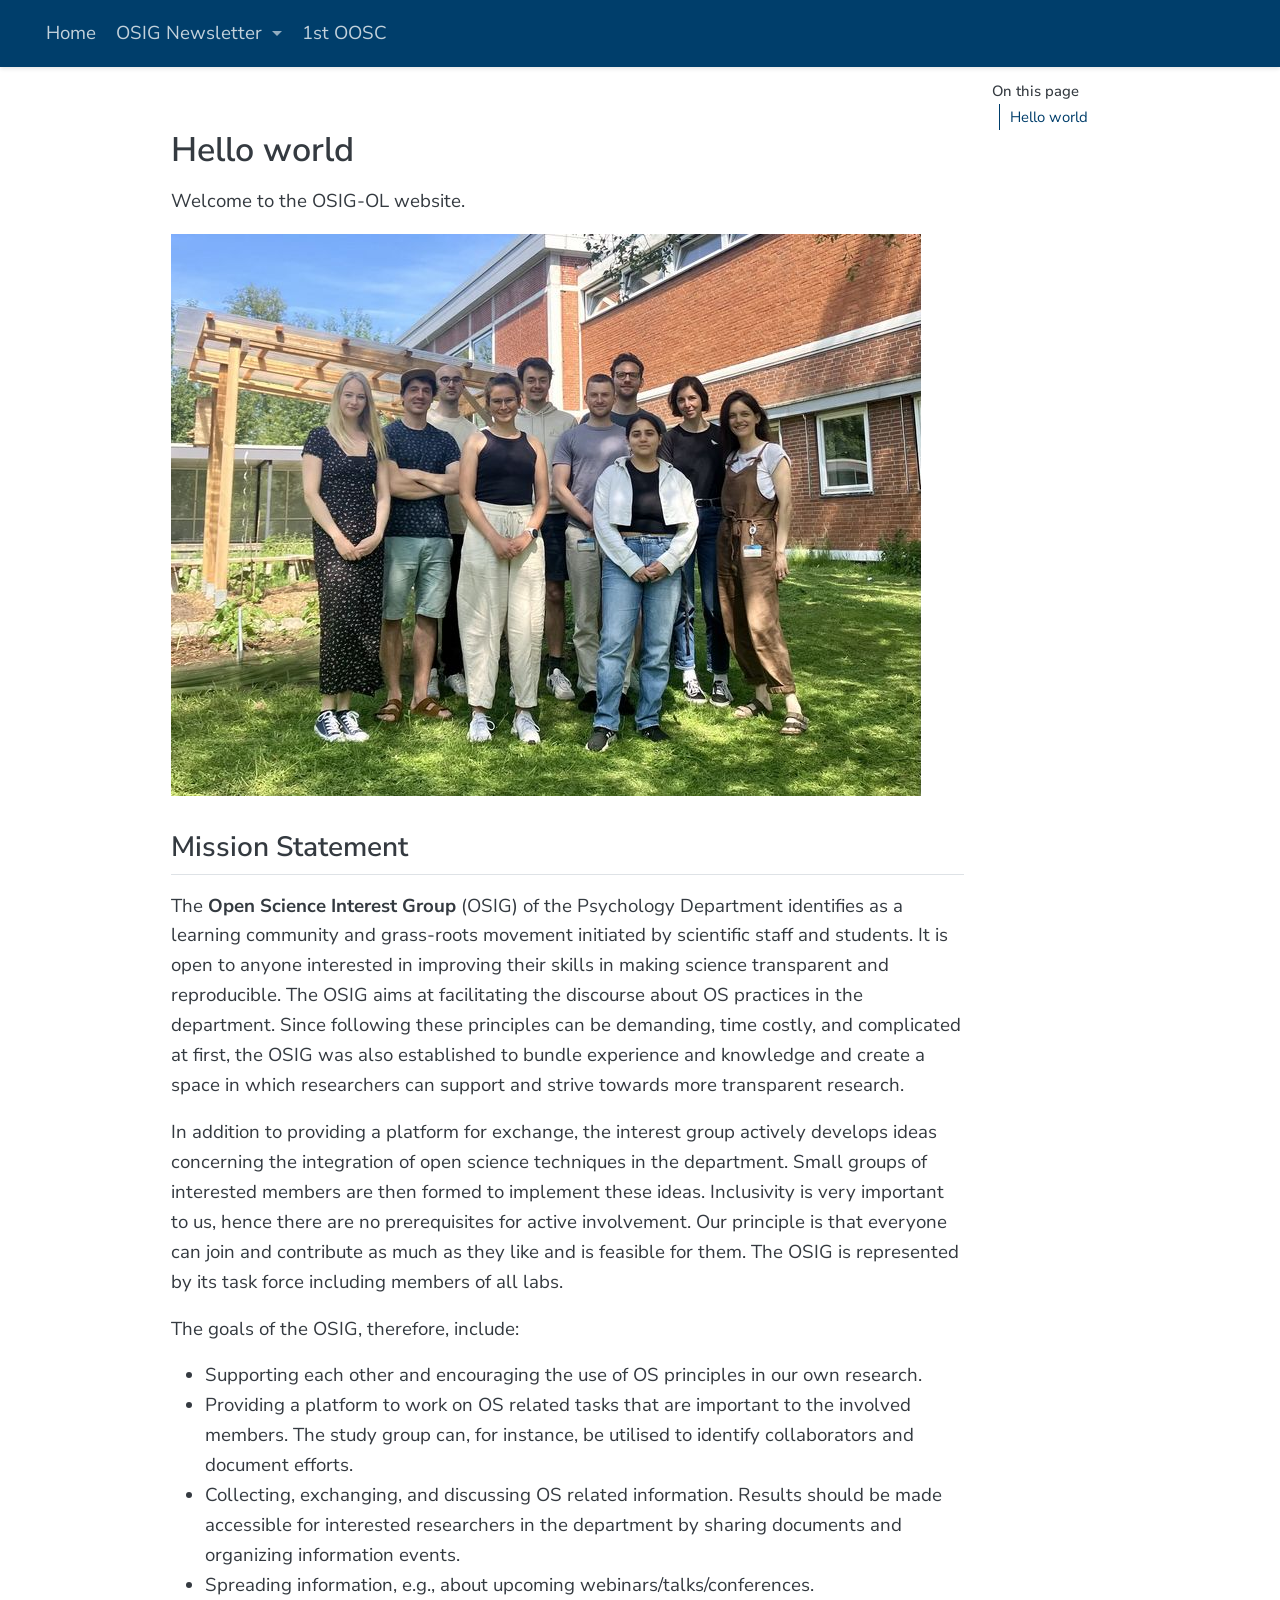
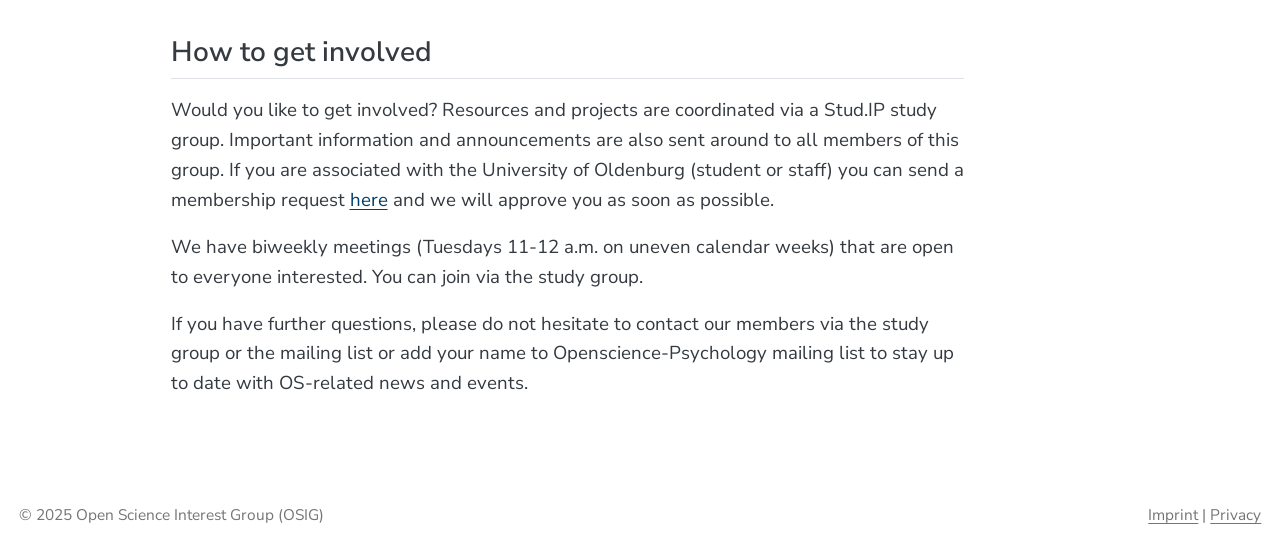
==== index.html @ cfc99926 "Built site for gh-pages" ====
<!DOCTYPE html>
<html xmlns="http://www.w3.org/1999/xhtml" lang="en" xml:lang="en"><head>

<meta charset="utf-8">
<meta name="generator" content="quarto-1.8.25">

<meta name="viewport" content="width=device-width, initial-scale=1.0, user-scalable=yes">


<title>index</title>
<style>
code{white-space: pre-wrap;}
span.smallcaps{font-variant: small-caps;}
div.columns{display: flex; gap: min(4vw, 1.5em);}
div.column{flex: auto; overflow-x: auto;}
div.hanging-indent{margin-left: 1.5em; text-indent: -1.5em;}
ul.task-list{list-style: none;}
ul.task-list li input[type="checkbox"] {
  width: 0.8em;
  margin: 0 0.8em 0.2em -1em; /* quarto-specific, see https://github.com/quarto-dev/quarto-cli/issues/4556 */ 
  vertical-align: middle;
}
</style>


<script src="site_libs/quarto-nav/quarto-nav.js"></script>
<script src="site_libs/quarto-nav/headroom.min.js"></script>
<script src="site_libs/clipboard/clipboard.min.js"></script>
<script src="site_libs/quarto-search/autocomplete.umd.js"></script>
<script src="site_libs/quarto-search/fuse.min.js"></script>
<script src="site_libs/quarto-search/quarto-search.js"></script>
<meta name="quarto:offset" content="./">
<script src="site_libs/quarto-html/quarto.js" type="module"></script>
<script src="site_libs/quarto-html/tabsets/tabsets.js" type="module"></script>
<script src="site_libs/quarto-html/axe/axe-check.js" type="module"></script>
<script src="site_libs/quarto-html/popper.min.js"></script>
<script src="site_libs/quarto-html/tippy.umd.min.js"></script>
<script src="site_libs/quarto-html/anchor.min.js"></script>
<link href="site_libs/quarto-html/tippy.css" rel="stylesheet">
<link href="site_libs/quarto-html/quarto-syntax-highlighting-7b89279ff1a6dce999919e0e67d4d9ec.css" rel="stylesheet" id="quarto-text-highlighting-styles">
<script src="site_libs/bootstrap/bootstrap.min.js"></script>
<link href="site_libs/bootstrap/bootstrap-icons.css" rel="stylesheet">
<link href="site_libs/bootstrap/bootstrap-cc06f0c3473a1a03bd14021027394514.min.css" rel="stylesheet" append-hash="true" id="quarto-bootstrap" data-mode="light">
<script id="quarto-search-options" type="application/json">{
  "location": "navbar",
  "copy-button": false,
  "collapse-after": 3,
  "panel-placement": "end",
  "type": "overlay",
  "limit": 50,
  "keyboard-shortcut": [
    "f",
    "/",
    "s"
  ],
  "show-item-context": false,
  "language": {
    "search-no-results-text": "No results",
    "search-matching-documents-text": "matching documents",
    "search-copy-link-title": "Copy link to search",
    "search-hide-matches-text": "Hide additional matches",
    "search-more-match-text": "more match in this document",
    "search-more-matches-text": "more matches in this document",
    "search-clear-button-title": "Clear",
    "search-text-placeholder": "",
    "search-detached-cancel-button-title": "Cancel",
    "search-submit-button-title": "Submit",
    "search-label": "Search"
  }
}</script>
<style>html{ scroll-behavior: smooth; }</style>


<link rel="stylesheet" href="styles.css">
</head>

<body class="nav-fixed quarto-light">

<div id="quarto-search-results"></div>
  <header id="quarto-header" class="headroom fixed-top">
    <nav class="navbar navbar-expand-lg " data-bs-theme="dark">
      <div class="navbar-container container-fluid">
      <div class="navbar-brand-container mx-auto">
    <a href="./index.html" class="navbar-brand navbar-brand-logo">
    </a>
  </div>
            <div id="quarto-search" class="" title="Search"></div>
          <button class="navbar-toggler" type="button" data-bs-toggle="collapse" data-bs-target="#navbarCollapse" aria-controls="navbarCollapse" role="menu" aria-expanded="false" aria-label="Toggle navigation" onclick="if (window.quartoToggleHeadroom) { window.quartoToggleHeadroom(); }">
  <span class="navbar-toggler-icon"></span>
</button>
          <div class="collapse navbar-collapse" id="navbarCollapse">
            <ul class="navbar-nav navbar-nav-scroll me-auto">
  <li class="nav-item">
    <a class="nav-link active" href="./index.html" aria-current="page"> 
<span class="menu-text">Home</span></a>
  </li>  
  <li class="nav-item dropdown ">
    <a class="nav-link dropdown-toggle" href="#" id="nav-menu-osig-newsletter" role="link" data-bs-toggle="dropdown" aria-expanded="false">
 <span class="menu-text">OSIG Newsletter</span>
    </a>
    <ul class="dropdown-menu" aria-labelledby="nav-menu-osig-newsletter">    
        <li>
    <a class="dropdown-item" href="./Newsletter/NL_June.html">
 <span class="dropdown-text">Newsletter 11th Issue: June 2025</span></a>
  </li>  
        <li>
    <a class="dropdown-item" href="./Newsletter/NL_October.html">
 <span class="dropdown-text">Newsletter 12th Issue: October 2025</span></a>
  </li>  
        <li>
    <a class="dropdown-item" href="https://uol.de/psychologie/open-science/osig">
 <span class="dropdown-text">Previous Newsletters</span></a>
  </li>  
    </ul>
  </li>
  <li class="nav-item">
    <a class="nav-link" href="./oosc.html"> 
<span class="menu-text">1st OOSC</span></a>
  </li>  
</ul>
          </div> <!-- /navcollapse -->
            <div class="quarto-navbar-tools">
</div>
      </div> <!-- /container-fluid -->
    </nav>
</header>
<!-- content -->
<div id="quarto-content" class="quarto-container page-columns page-rows-contents page-layout-article page-navbar">
<!-- sidebar -->
<!-- margin-sidebar -->
    <div id="quarto-margin-sidebar" class="sidebar margin-sidebar">
        <nav id="TOC" role="doc-toc" class="toc-active">
    <h2 id="toc-title">On this page</h2>
   
  <ul>
  <li><a href="#hello-world" id="toc-hello-world" class="nav-link active" data-scroll-target="#hello-world">Hello world</a>
  <ul class="collapse">
  <li><a href="#mission-statement" id="toc-mission-statement" class="nav-link" data-scroll-target="#mission-statement">Mission Statement</a></li>
  <li><a href="#how-to-get-involved" id="toc-how-to-get-involved" class="nav-link" data-scroll-target="#how-to-get-involved">How to get involved</a></li>
  </ul></li>
  </ul>
</nav>
    </div>
<!-- main -->
<main class="content" id="quarto-document-content"><header id="title-block-header" class="quarto-title-block"></header>




<section id="hello-world" class="level1">
<h1>Hello world</h1>
<p>Welcome to the OSIG-OL website.</p>
<p><img src="pics/team.jpeg" class="img-fluid"></p>
<section id="mission-statement" class="level2">
<h2 class="anchored" data-anchor-id="mission-statement">Mission Statement</h2>
<p>The <strong>Open Science Interest Group</strong> (OSIG) of the Psychology Department identifies as a learning community and grass-roots movement initiated by scientific staff and students. It is open to anyone interested in improving their skills in making science transparent and reproducible. The OSIG aims at facilitating the discourse about OS practices in the department. Since following these principles can be demanding, time costly, and complicated at first, the OSIG was also established to bundle experience and knowledge and create a space in which researchers can support and strive towards more transparent research.</p>
<p>In addition to providing a platform for exchange, the interest group actively develops ideas concerning the integration of open science techniques in the department. Small groups of interested members are then formed to implement these ideas. Inclusivity is very important to us, hence there are no prerequisites for active involvement. Our principle is that everyone can join and contribute as much as they like and is feasible for them. The OSIG is represented by its task force including members of all labs.</p>
<p>The goals of the OSIG, therefore, include:</p>
<ul>
<li>Supporting each other and encouraging the use of OS principles in our own research.</li>
<li>Providing a platform to work on OS related tasks that are important to the involved members. The study group can, for instance, be utilised to identify collaborators and document efforts.</li>
<li>Collecting, exchanging, and discussing OS related information. Results should be made accessible for interested researchers in the department by sharing documents and organizing information events.</li>
<li>Spreading information, e.g., about upcoming webinars/talks/conferences.</li>
</ul>
</section>
<section id="how-to-get-involved" class="level2">
<h2 class="anchored" data-anchor-id="how-to-get-involved">How to get involved</h2>
<p>Would you like to get involved? Resources and projects are coordinated via a Stud.IP study group. Important information and announcements are also sent around to all members of this group. If you are associated with the University of Oldenburg (student or staff) you can send a membership request <a href="https://elearning.uni-oldenburg.de/dispatch.php/course/studygroup/details/62793789f65c00ca9acf3dfbed349662?again=yes">here</a> and we will approve you as soon as possible.</p>
<p>We have biweekly meetings (Tuesdays 11-12 a.m. on uneven calendar weeks) that are open to everyone interested. You can join via the study group.</p>
<p>If you have further questions, please do not hesitate to contact our members via the study group or the mailing list or add your name to Openscience-Psychology mailing list to stay up to date with OS-related news and events.</p>


</section>
</section>

</main> <!-- /main -->
<script id="quarto-html-after-body" type="application/javascript">
  window.document.addEventListener("DOMContentLoaded", function (event) {
    const icon = "";
    const anchorJS = new window.AnchorJS();
    anchorJS.options = {
      placement: 'right',
      icon: icon
    };
    anchorJS.add('.anchored');
    const isCodeAnnotation = (el) => {
      for (const clz of el.classList) {
        if (clz.startsWith('code-annotation-')) {                     
          return true;
        }
      }
      return false;
    }
    const onCopySuccess = function(e) {
      // button target
      const button = e.trigger;
      // don't keep focus
      button.blur();
      // flash "checked"
      button.classList.add('code-copy-button-checked');
      var currentTitle = button.getAttribute("title");
      button.setAttribute("title", "Copied!");
      let tooltip;
      if (window.bootstrap) {
        button.setAttribute("data-bs-toggle", "tooltip");
        button.setAttribute("data-bs-placement", "left");
        button.setAttribute("data-bs-title", "Copied!");
        tooltip = new bootstrap.Tooltip(button, 
          { trigger: "manual", 
            customClass: "code-copy-button-tooltip",
            offset: [0, -8]});
        tooltip.show();    
      }
      setTimeout(function() {
        if (tooltip) {
          tooltip.hide();
          button.removeAttribute("data-bs-title");
          button.removeAttribute("data-bs-toggle");
          button.removeAttribute("data-bs-placement");
        }
        button.setAttribute("title", currentTitle);
        button.classList.remove('code-copy-button-checked');
      }, 1000);
      // clear code selection
      e.clearSelection();
    }
    const getTextToCopy = function(trigger) {
      const outerScaffold = trigger.parentElement.cloneNode(true);
      const codeEl = outerScaffold.querySelector('code');
      for (const childEl of codeEl.children) {
        if (isCodeAnnotation(childEl)) {
          childEl.remove();
        }
      }
      return codeEl.innerText;
    }
    const clipboard = new window.ClipboardJS('.code-copy-button:not([data-in-quarto-modal])', {
      text: getTextToCopy
    });
    clipboard.on('success', onCopySuccess);
    if (window.document.getElementById('quarto-embedded-source-code-modal')) {
      const clipboardModal = new window.ClipboardJS('.code-copy-button[data-in-quarto-modal]', {
        text: getTextToCopy,
        container: window.document.getElementById('quarto-embedded-source-code-modal')
      });
      clipboardModal.on('success', onCopySuccess);
    }
      var localhostRegex = new RegExp(/^(?:http|https):\/\/localhost\:?[0-9]*\//);
      var mailtoRegex = new RegExp(/^mailto:/);
        var filterRegex = new RegExp("https:\/\/kristantodan12\.github\.io\/osig-uol\.github\.io\/");
      var isInternal = (href) => {
          return filterRegex.test(href) || localhostRegex.test(href) || mailtoRegex.test(href);
      }
      // Inspect non-navigation links and adorn them if external
     var links = window.document.querySelectorAll('a[href]:not(.nav-link):not(.navbar-brand):not(.toc-action):not(.sidebar-link):not(.sidebar-item-toggle):not(.pagination-link):not(.no-external):not([aria-hidden]):not(.dropdown-item):not(.quarto-navigation-tool):not(.about-link)');
      for (var i=0; i<links.length; i++) {
        const link = links[i];
        if (!isInternal(link.href)) {
          // undo the damage that might have been done by quarto-nav.js in the case of
          // links that we want to consider external
          if (link.dataset.originalHref !== undefined) {
            link.href = link.dataset.originalHref;
          }
            // target, if specified
            link.setAttribute("target", "_blank");
            if (link.getAttribute("rel") === null) {
              link.setAttribute("rel", "noopener");
            }
        }
      }
    function tippyHover(el, contentFn, onTriggerFn, onUntriggerFn) {
      const config = {
        allowHTML: true,
        maxWidth: 500,
        delay: 100,
        arrow: false,
        appendTo: function(el) {
            return el.parentElement;
        },
        interactive: true,
        interactiveBorder: 10,
        theme: 'quarto',
        placement: 'bottom-start',
      };
      if (contentFn) {
        config.content = contentFn;
      }
      if (onTriggerFn) {
        config.onTrigger = onTriggerFn;
      }
      if (onUntriggerFn) {
        config.onUntrigger = onUntriggerFn;
      }
      window.tippy(el, config); 
    }
    const noterefs = window.document.querySelectorAll('a[role="doc-noteref"]');
    for (var i=0; i<noterefs.length; i++) {
      const ref = noterefs[i];
      tippyHover(ref, function() {
        // use id or data attribute instead here
        let href = ref.getAttribute('data-footnote-href') || ref.getAttribute('href');
        try { href = new URL(href).hash; } catch {}
        const id = href.replace(/^#\/?/, "");
        const note = window.document.getElementById(id);
        if (note) {
          return note.innerHTML;
        } else {
          return "";
        }
      });
    }
    const xrefs = window.document.querySelectorAll('a.quarto-xref');
    const processXRef = (id, note) => {
      // Strip column container classes
      const stripColumnClz = (el) => {
        el.classList.remove("page-full", "page-columns");
        if (el.children) {
          for (const child of el.children) {
            stripColumnClz(child);
          }
        }
      }
      stripColumnClz(note)
      if (id === null || id.startsWith('sec-')) {
        // Special case sections, only their first couple elements
        const container = document.createElement("div");
        if (note.children && note.children.length > 2) {
          container.appendChild(note.children[0].cloneNode(true));
          for (let i = 1; i < note.children.length; i++) {
            const child = note.children[i];
            if (child.tagName === "P" && child.innerText === "") {
              continue;
            } else {
              container.appendChild(child.cloneNode(true));
              break;
            }
          }
          if (window.Quarto?.typesetMath) {
            window.Quarto.typesetMath(container);
          }
          return container.innerHTML
        } else {
          if (window.Quarto?.typesetMath) {
            window.Quarto.typesetMath(note);
          }
          return note.innerHTML;
        }
      } else {
        // Remove any anchor links if they are present
        const anchorLink = note.querySelector('a.anchorjs-link');
        if (anchorLink) {
          anchorLink.remove();
        }
        if (window.Quarto?.typesetMath) {
          window.Quarto.typesetMath(note);
        }
        if (note.classList.contains("callout")) {
          return note.outerHTML;
        } else {
          return note.innerHTML;
        }
      }
    }
    for (var i=0; i<xrefs.length; i++) {
      const xref = xrefs[i];
      tippyHover(xref, undefined, function(instance) {
        instance.disable();
        let url = xref.getAttribute('href');
        let hash = undefined; 
        if (url.startsWith('#')) {
          hash = url;
        } else {
          try { hash = new URL(url).hash; } catch {}
        }
        if (hash) {
          const id = hash.replace(/^#\/?/, "");
          const note = window.document.getElementById(id);
          if (note !== null) {
            try {
              const html = processXRef(id, note.cloneNode(true));
              instance.setContent(html);
            } finally {
              instance.enable();
              instance.show();
            }
          } else {
            // See if we can fetch this
            fetch(url.split('#')[0])
            .then(res => res.text())
            .then(html => {
              const parser = new DOMParser();
              const htmlDoc = parser.parseFromString(html, "text/html");
              const note = htmlDoc.getElementById(id);
              if (note !== null) {
                const html = processXRef(id, note);
                instance.setContent(html);
              } 
            }).finally(() => {
              instance.enable();
              instance.show();
            });
          }
        } else {
          // See if we can fetch a full url (with no hash to target)
          // This is a special case and we should probably do some content thinning / targeting
          fetch(url)
          .then(res => res.text())
          .then(html => {
            const parser = new DOMParser();
            const htmlDoc = parser.parseFromString(html, "text/html");
            const note = htmlDoc.querySelector('main.content');
            if (note !== null) {
              // This should only happen for chapter cross references
              // (since there is no id in the URL)
              // remove the first header
              if (note.children.length > 0 && note.children[0].tagName === "HEADER") {
                note.children[0].remove();
              }
              const html = processXRef(null, note);
              instance.setContent(html);
            } 
          }).finally(() => {
            instance.enable();
            instance.show();
          });
        }
      }, function(instance) {
      });
    }
        let selectedAnnoteEl;
        const selectorForAnnotation = ( cell, annotation) => {
          let cellAttr = 'data-code-cell="' + cell + '"';
          let lineAttr = 'data-code-annotation="' +  annotation + '"';
          const selector = 'span[' + cellAttr + '][' + lineAttr + ']';
          return selector;
        }
        const selectCodeLines = (annoteEl) => {
          const doc = window.document;
          const targetCell = annoteEl.getAttribute("data-target-cell");
          const targetAnnotation = annoteEl.getAttribute("data-target-annotation");
          const annoteSpan = window.document.querySelector(selectorForAnnotation(targetCell, targetAnnotation));
          const lines = annoteSpan.getAttribute("data-code-lines").split(",");
          const lineIds = lines.map((line) => {
            return targetCell + "-" + line;
          })
          let top = null;
          let height = null;
          let parent = null;
          if (lineIds.length > 0) {
              //compute the position of the single el (top and bottom and make a div)
              const el = window.document.getElementById(lineIds[0]);
              top = el.offsetTop;
              height = el.offsetHeight;
              parent = el.parentElement.parentElement;
            if (lineIds.length > 1) {
              const lastEl = window.document.getElementById(lineIds[lineIds.length - 1]);
              const bottom = lastEl.offsetTop + lastEl.offsetHeight;
              height = bottom - top;
            }
            if (top !== null && height !== null && parent !== null) {
              // cook up a div (if necessary) and position it 
              let div = window.document.getElementById("code-annotation-line-highlight");
              if (div === null) {
                div = window.document.createElement("div");
                div.setAttribute("id", "code-annotation-line-highlight");
                div.style.position = 'absolute';
                parent.appendChild(div);
              }
              div.style.top = top - 2 + "px";
              div.style.height = height + 4 + "px";
              div.style.left = 0;
              let gutterDiv = window.document.getElementById("code-annotation-line-highlight-gutter");
              if (gutterDiv === null) {
                gutterDiv = window.document.createElement("div");
                gutterDiv.setAttribute("id", "code-annotation-line-highlight-gutter");
                gutterDiv.style.position = 'absolute';
                const codeCell = window.document.getElementById(targetCell);
                const gutter = codeCell.querySelector('.code-annotation-gutter');
                gutter.appendChild(gutterDiv);
              }
              gutterDiv.style.top = top - 2 + "px";
              gutterDiv.style.height = height + 4 + "px";
            }
            selectedAnnoteEl = annoteEl;
          }
        };
        const unselectCodeLines = () => {
          const elementsIds = ["code-annotation-line-highlight", "code-annotation-line-highlight-gutter"];
          elementsIds.forEach((elId) => {
            const div = window.document.getElementById(elId);
            if (div) {
              div.remove();
            }
          });
          selectedAnnoteEl = undefined;
        };
          // Handle positioning of the toggle
      window.addEventListener(
        "resize",
        throttle(() => {
          elRect = undefined;
          if (selectedAnnoteEl) {
            selectCodeLines(selectedAnnoteEl);
          }
        }, 10)
      );
      function throttle(fn, ms) {
      let throttle = false;
      let timer;
        return (...args) => {
          if(!throttle) { // first call gets through
              fn.apply(this, args);
              throttle = true;
          } else { // all the others get throttled
              if(timer) clearTimeout(timer); // cancel #2
              timer = setTimeout(() => {
                fn.apply(this, args);
                timer = throttle = false;
              }, ms);
          }
        };
      }
        // Attach click handler to the DT
        const annoteDls = window.document.querySelectorAll('dt[data-target-cell]');
        for (const annoteDlNode of annoteDls) {
          annoteDlNode.addEventListener('click', (event) => {
            const clickedEl = event.target;
            if (clickedEl !== selectedAnnoteEl) {
              unselectCodeLines();
              const activeEl = window.document.querySelector('dt[data-target-cell].code-annotation-active');
              if (activeEl) {
                activeEl.classList.remove('code-annotation-active');
              }
              selectCodeLines(clickedEl);
              clickedEl.classList.add('code-annotation-active');
            } else {
              // Unselect the line
              unselectCodeLines();
              clickedEl.classList.remove('code-annotation-active');
            }
          });
        }
    const findCites = (el) => {
      const parentEl = el.parentElement;
      if (parentEl) {
        const cites = parentEl.dataset.cites;
        if (cites) {
          return {
            el,
            cites: cites.split(' ')
          };
        } else {
          return findCites(el.parentElement)
        }
      } else {
        return undefined;
      }
    };
    var bibliorefs = window.document.querySelectorAll('a[role="doc-biblioref"]');
    for (var i=0; i<bibliorefs.length; i++) {
      const ref = bibliorefs[i];
      const citeInfo = findCites(ref);
      if (citeInfo) {
        tippyHover(citeInfo.el, function() {
          var popup = window.document.createElement('div');
          citeInfo.cites.forEach(function(cite) {
            var citeDiv = window.document.createElement('div');
            citeDiv.classList.add('hanging-indent');
            citeDiv.classList.add('csl-entry');
            var biblioDiv = window.document.getElementById('ref-' + cite);
            if (biblioDiv) {
              citeDiv.innerHTML = biblioDiv.innerHTML;
            }
            popup.appendChild(citeDiv);
          });
          return popup.innerHTML;
        });
      }
    }
  });
  </script>
</div> <!-- /content -->
<footer class="footer">
  <div class="nav-footer">
    <div class="nav-footer-left">
<p>© 2025 Open Science Interest Group (OSIG)</p>
</div>   
    <div class="nav-footer-center">
      &nbsp;
    </div>
    <div class="nav-footer-right">
<p><a href="https://uol.de/impressum">Imprint</a> | <a href="https://uol.de/dism">Privacy</a></p>
</div>
  </div>
</footer>




<script src="site_libs/quarto-html/zenscroll-min.js"></script>
</body></html>
---- site_libs/quarto-html/tippy.css ----
.tippy-box[data-animation=fade][data-state=hidden]{opacity:0}[data-tippy-root]{max-width:calc(100vw - 10px)}.tippy-box{position:relative;background-color:#333;color:#fff;border-radius:4px;font-size:14px;line-height:1.4;white-space:normal;outline:0;transition-property:transform,visibility,opacity}.tippy-box[data-placement^=top]>.tippy-arrow{bottom:0}.tippy-box[data-placement^=top]>.tippy-arrow:before{bottom:-7px;left:0;border-width:8px 8px 0;border-top-color:initial;transform-origin:center top}.tippy-box[data-placement^=bottom]>.tippy-arrow{top:0}.tippy-box[data-placement^=bottom]>.tippy-arrow:before{top:-7px;left:0;border-width:0 8px 8px;border-bottom-color:initial;transform-origin:center bottom}.tippy-box[data-placement^=left]>.tippy-arrow{right:0}.tippy-box[data-placement^=left]>.tippy-arrow:before{border-width:8px 0 8px 8px;border-left-color:initial;right:-7px;transform-origin:center left}.tippy-box[data-placement^=right]>.tippy-arrow{left:0}.tippy-box[data-placement^=right]>.tippy-arrow:before{left:-7px;border-width:8px 8px 8px 0;border-right-color:initial;transform-origin:center right}.tippy-box[data-inertia][data-state=visible]{transition-timing-function:cubic-bezier(.54,1.5,.38,1.11)}.tippy-arrow{width:16px;height:16px;color:#333}.tippy-arrow:before{content:"";position:absolute;border-color:transparent;border-style:solid}.tippy-content{position:relative;padding:5px 9px;z-index:1}
---- site_libs/quarto-html/quarto-syntax-highlighting-7b89279ff1a6dce999919e0e67d4d9ec.css ----
/* quarto syntax highlight colors */
:root {
  --quarto-hl-ot-color: #003B4F;
  --quarto-hl-at-color: #657422;
  --quarto-hl-ss-color: #20794D;
  --quarto-hl-an-color: #5E5E5E;
  --quarto-hl-fu-color: #4758AB;
  --quarto-hl-st-color: #20794D;
  --quarto-hl-cf-color: #003B4F;
  --quarto-hl-op-color: #5E5E5E;
  --quarto-hl-er-color: #AD0000;
  --quarto-hl-bn-color: #AD0000;
  --quarto-hl-al-color: #AD0000;
  --quarto-hl-va-color: #111111;
  --quarto-hl-bu-color: inherit;
  --quarto-hl-ex-color: inherit;
  --quarto-hl-pp-color: #AD0000;
  --quarto-hl-in-color: #5E5E5E;
  --quarto-hl-vs-color: #20794D;
  --quarto-hl-wa-color: #5E5E5E;
  --quarto-hl-do-color: #5E5E5E;
  --quarto-hl-im-color: #00769E;
  --quarto-hl-ch-color: #20794D;
  --quarto-hl-dt-color: #AD0000;
  --quarto-hl-fl-color: #AD0000;
  --quarto-hl-co-color: #5E5E5E;
  --quarto-hl-cv-color: #5E5E5E;
  --quarto-hl-cn-color: #8f5902;
  --quarto-hl-sc-color: #5E5E5E;
  --quarto-hl-dv-color: #AD0000;
  --quarto-hl-kw-color: #003B4F;
}

/* other quarto variables */
:root {
  --quarto-font-monospace: SFMono-Regular, Menlo, Monaco, Consolas, "Liberation Mono", "Courier New", monospace;
}

/* syntax highlight based on Pandoc's rules */
pre > code.sourceCode > span {
  color: #003B4F;
}

code.sourceCode > span {
  color: #003B4F;
}

div.sourceCode,
div.sourceCode pre.sourceCode {
  color: #003B4F;
}

/* Normal */
code span {
  color: #003B4F;
}

/* Alert */
code span.al {
  color: #AD0000;
  font-style: inherit;
}

/* Annotation */
code span.an {
  color: #5E5E5E;
  font-style: inherit;
}

/* Attribute */
code span.at {
  color: #657422;
  font-style: inherit;
}

/* BaseN */
code span.bn {
  color: #AD0000;
  font-style: inherit;
}

/* BuiltIn */
code span.bu {
  font-style: inherit;
}

/* ControlFlow */
code span.cf {
  color: #003B4F;
  font-weight: bold;
  font-style: inherit;
}

/* Char */
code span.ch {
  color: #20794D;
  font-style: inherit;
}

/* Constant */
code span.cn {
  color: #8f5902;
  font-style: inherit;
}

/* Comment */
code span.co {
  color: #5E5E5E;
  font-style: inherit;
}

/* CommentVar */
code span.cv {
  color: #5E5E5E;
  font-style: italic;
}

/* Documentation */
code span.do {
  color: #5E5E5E;
  font-style: italic;
}

/* DataType */
code span.dt {
  color: #AD0000;
  font-style: inherit;
}

/* DecVal */
code span.dv {
  color: #AD0000;
  font-style: inherit;
}

/* Error */
code span.er {
  color: #AD0000;
  font-style: inherit;
}

/* Extension */
code span.ex {
  font-style: inherit;
}

/* Float */
code span.fl {
  color: #AD0000;
  font-style: inherit;
}

/* Function */
code span.fu {
  color: #4758AB;
  font-style: inherit;
}

/* Import */
code span.im {
  color: #00769E;
  font-style: inherit;
}

/* Information */
code span.in {
  color: #5E5E5E;
  font-style: inherit;
}

/* Keyword */
code span.kw {
  color: #003B4F;
  font-weight: bold;
  font-style: inherit;
}

/* Operator */
code span.op {
  color: #5E5E5E;
  font-style: inherit;
}

/* Other */
code span.ot {
  color: #003B4F;
  font-style: inherit;
}

/* Preprocessor */
code span.pp {
  color: #AD0000;
  font-style: inherit;
}

/* SpecialChar */
code span.sc {
  color: #5E5E5E;
  font-style: inherit;
}

/* SpecialString */
code span.ss {
  color: #20794D;
  font-style: inherit;
}

/* String */
code span.st {
  color: #20794D;
  font-style: inherit;
}

/* Variable */
code span.va {
  color: #111111;
  font-style: inherit;
}

/* VerbatimString */
code span.vs {
  color: #20794D;
  font-style: inherit;
}

/* Warning */
code span.wa {
  color: #5E5E5E;
  font-style: italic;
}

.prevent-inlining {
  content: "</";
}

/*# sourceMappingURL=3944bc705cfaf4c80e56f77c5205168a.css.map */
---- styles.css ----
/* Import Nunito Sans font */
@import url('https://fonts.googleapis.com/css2?family=Nunito+Sans:wght@400;600;700&display=swap');
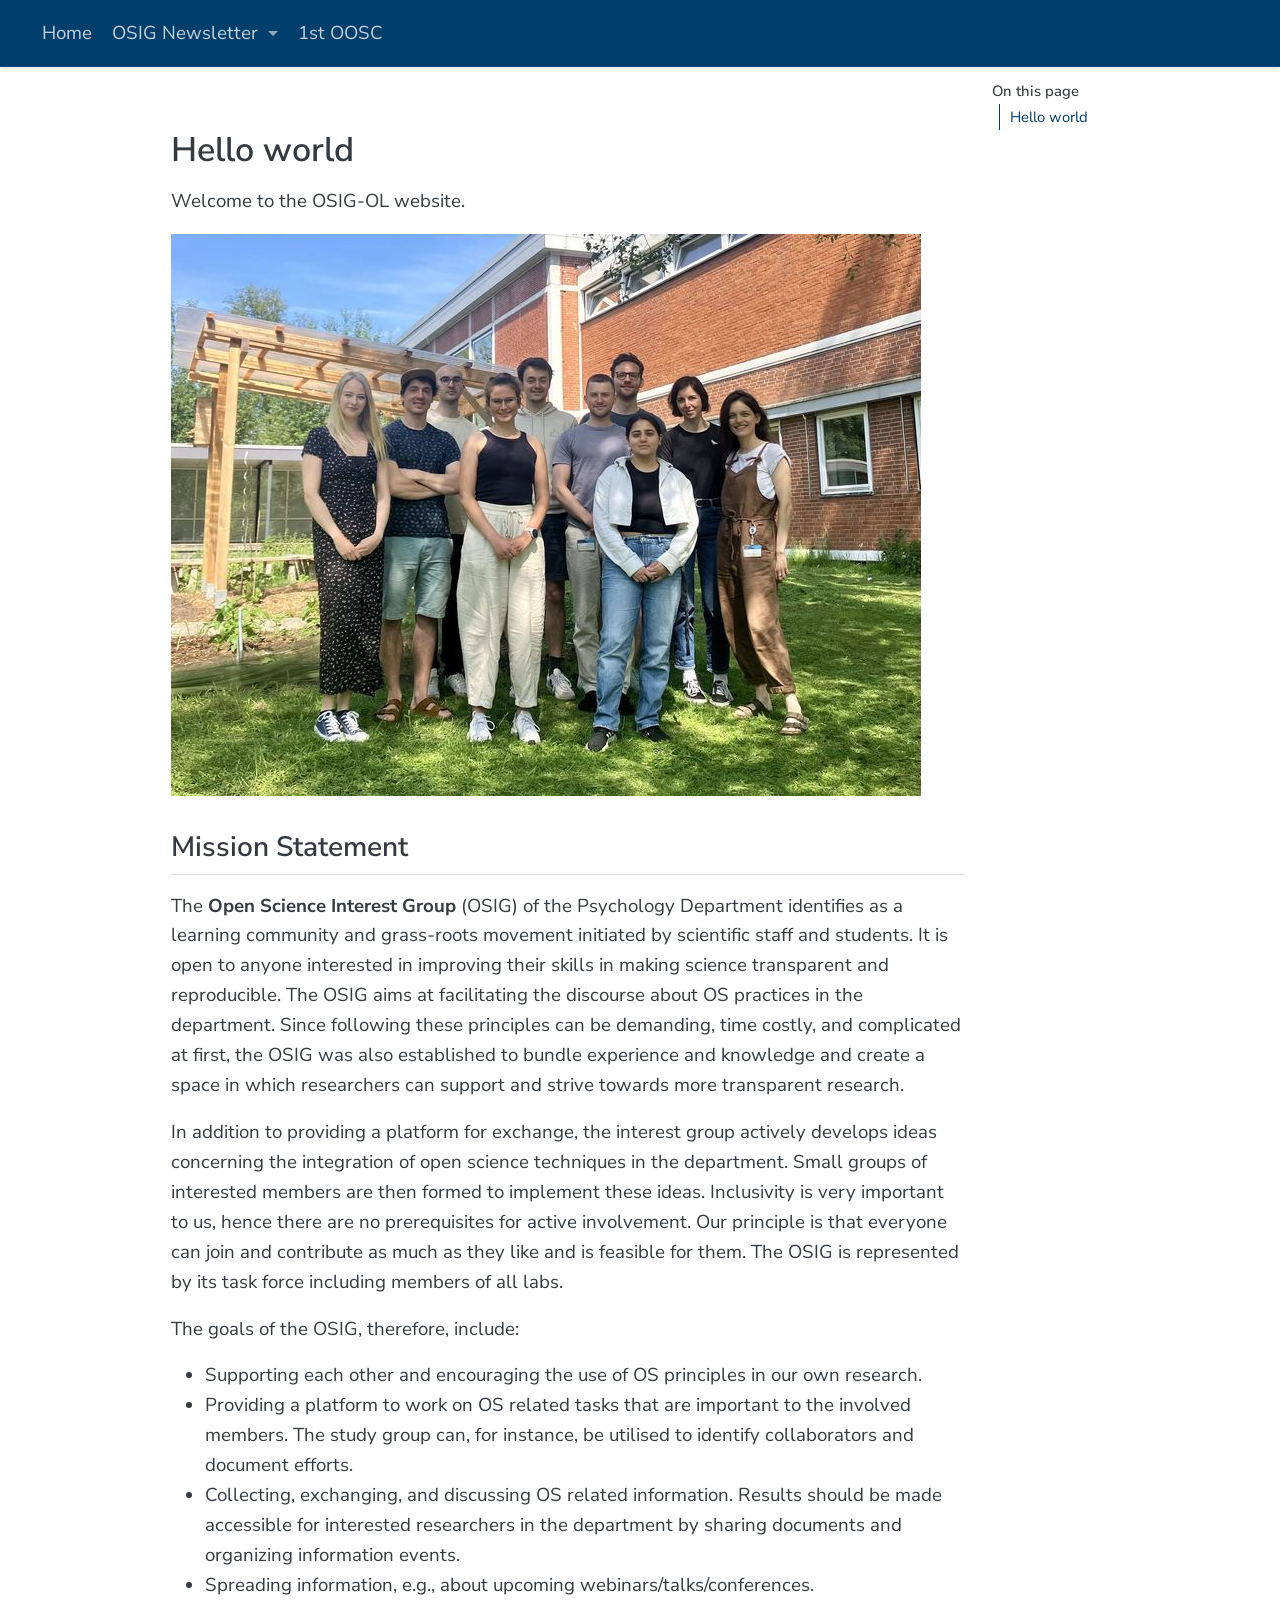
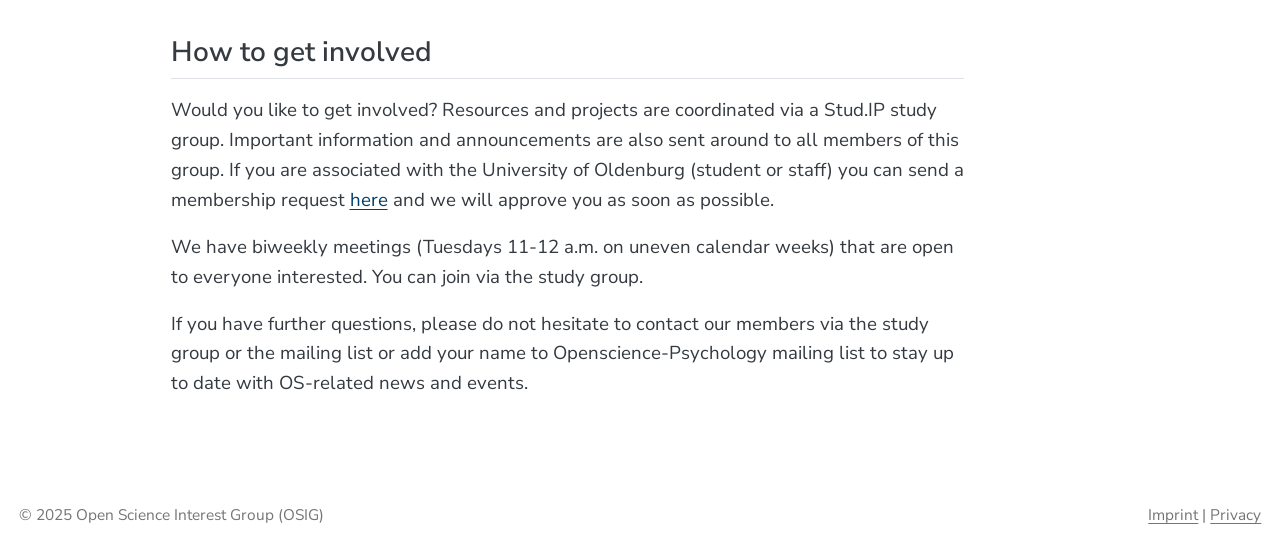
==== commit 13717af8: "Built site for gh-pages" ====
--- a/index.html
+++ b/index.html
@@ -2,7 +2,7 @@
 <html xmlns="http://www.w3.org/1999/xhtml" lang="en" xml:lang="en"><head>
 
 <meta charset="utf-8">
-<meta name="generator" content="quarto-1.8.25">
+<meta name="generator" content="quarto-1.8.27">
 
 <meta name="viewport" content="width=device-width, initial-scale=1.0, user-scalable=yes">
 
@@ -37,10 +37,10 @@
 <script src="site_libs/quarto-html/tippy.umd.min.js"></script>
 <script src="site_libs/quarto-html/anchor.min.js"></script>
 <link href="site_libs/quarto-html/tippy.css" rel="stylesheet">
-<link href="site_libs/quarto-html/quarto-syntax-highlighting-7b89279ff1a6dce999919e0e67d4d9ec.css" rel="stylesheet" id="quarto-text-highlighting-styles">
+<link href="site_libs/quarto-html/quarto-syntax-highlighting-ed96de9b727972fe78a7b5d16c58bf87.css" rel="stylesheet" id="quarto-text-highlighting-styles">
 <script src="site_libs/bootstrap/bootstrap.min.js"></script>
 <link href="site_libs/bootstrap/bootstrap-icons.css" rel="stylesheet">
-<link href="site_libs/bootstrap/bootstrap-cc06f0c3473a1a03bd14021027394514.min.css" rel="stylesheet" append-hash="true" id="quarto-bootstrap" data-mode="light">
+<link href="site_libs/bootstrap/bootstrap-ff846b248a884c70a0b762439e4b5acc.min.css" rel="stylesheet" append-hash="true" id="quarto-bootstrap" data-mode="light">
 <script id="quarto-search-options" type="application/json">{
   "location": "navbar",
   "copy-button": false,
@@ -80,10 +80,6 @@
   <header id="quarto-header" class="headroom fixed-top">
     <nav class="navbar navbar-expand-lg " data-bs-theme="dark">
       <div class="navbar-container container-fluid">
-      <div class="navbar-brand-container mx-auto">
-    <a href="./index.html" class="navbar-brand navbar-brand-logo">
-    </a>
-  </div>
             <div id="quarto-search" class="" title="Search"></div>
           <button class="navbar-toggler" type="button" data-bs-toggle="collapse" data-bs-target="#navbarCollapse" aria-controls="navbarCollapse" role="menu" aria-expanded="false" aria-label="Toggle navigation" onclick="if (window.quartoToggleHeadroom) { window.quartoToggleHeadroom(); }">
   <span class="navbar-toggler-icon"></span>
@@ -106,6 +102,10 @@
         <li>
     <a class="dropdown-item" href="./Newsletter/NL_October.html">
  <span class="dropdown-text">Newsletter 12th Issue: October 2025</span></a>
+  </li>  
+        <li>
+    <a class="dropdown-item" href="./Newsletter/NL_February_2026.html">
+ <span class="dropdown-text">Newsletter 13th Issue: February 2026</span></a>
   </li>  
         <li>
     <a class="dropdown-item" href="https://uol.de/psychologie/open-science/osig">
--- a/site_libs/quarto-html/quarto-syntax-highlighting-ed96de9b727972fe78a7b5d16c58bf87.css
+++ b/site_libs/quarto-html/quarto-syntax-highlighting-ed96de9b727972fe78a7b5d16c58bf87.css
@@ -0,0 +1,236 @@
+/* quarto syntax highlight colors */
+:root {
+  --quarto-hl-ot-color: #003B4F;
+  --quarto-hl-at-color: #657422;
+  --quarto-hl-ss-color: #20794D;
+  --quarto-hl-an-color: #5E5E5E;
+  --quarto-hl-fu-color: #4758AB;
+  --quarto-hl-st-color: #20794D;
+  --quarto-hl-cf-color: #003B4F;
+  --quarto-hl-op-color: #5E5E5E;
+  --quarto-hl-er-color: #AD0000;
+  --quarto-hl-bn-color: #AD0000;
+  --quarto-hl-al-color: #AD0000;
+  --quarto-hl-va-color: #111111;
+  --quarto-hl-bu-color: inherit;
+  --quarto-hl-ex-color: inherit;
+  --quarto-hl-pp-color: #AD0000;
+  --quarto-hl-in-color: #5E5E5E;
+  --quarto-hl-vs-color: #20794D;
+  --quarto-hl-wa-color: #5E5E5E;
+  --quarto-hl-do-color: #5E5E5E;
+  --quarto-hl-im-color: #00769E;
+  --quarto-hl-ch-color: #20794D;
+  --quarto-hl-dt-color: #AD0000;
+  --quarto-hl-fl-color: #AD0000;
+  --quarto-hl-co-color: #5E5E5E;
+  --quarto-hl-cv-color: #5E5E5E;
+  --quarto-hl-cn-color: #8f5902;
+  --quarto-hl-sc-color: #5E5E5E;
+  --quarto-hl-dv-color: #AD0000;
+  --quarto-hl-kw-color: #003B4F;
+}
+
+/* other quarto variables */
+:root {
+  --quarto-font-monospace: SFMono-Regular, Menlo, Monaco, Consolas, "Liberation Mono", "Courier New", monospace;
+}
+
+/* syntax highlight based on Pandoc's rules */
+pre > code.sourceCode > span {
+  color: #003B4F;
+}
+
+code.sourceCode > span {
+  color: #003B4F;
+}
+
+div.sourceCode,
+div.sourceCode pre.sourceCode {
+  color: #003B4F;
+}
+
+/* Normal */
+code span {
+  color: #003B4F;
+}
+
+/* Alert */
+code span.al {
+  color: #AD0000;
+  font-style: inherit;
+}
+
+/* Annotation */
+code span.an {
+  color: #5E5E5E;
+  font-style: inherit;
+}
+
+/* Attribute */
+code span.at {
+  color: #657422;
+  font-style: inherit;
+}
+
+/* BaseN */
+code span.bn {
+  color: #AD0000;
+  font-style: inherit;
+}
+
+/* BuiltIn */
+code span.bu {
+  font-style: inherit;
+}
+
+/* ControlFlow */
+code span.cf {
+  color: #003B4F;
+  font-weight: bold;
+  font-style: inherit;
+}
+
+/* Char */
+code span.ch {
+  color: #20794D;
+  font-style: inherit;
+}
+
+/* Constant */
+code span.cn {
+  color: #8f5902;
+  font-style: inherit;
+}
+
+/* Comment */
+code span.co {
+  color: #5E5E5E;
+  font-style: inherit;
+}
+
+/* CommentVar */
+code span.cv {
+  color: #5E5E5E;
+  font-style: italic;
+}
+
+/* Documentation */
+code span.do {
+  color: #5E5E5E;
+  font-style: italic;
+}
+
+/* DataType */
+code span.dt {
+  color: #AD0000;
+  font-style: inherit;
+}
+
+/* DecVal */
+code span.dv {
+  color: #AD0000;
+  font-style: inherit;
+}
+
+/* Error */
+code span.er {
+  color: #AD0000;
+  font-style: inherit;
+}
+
+/* Extension */
+code span.ex {
+  font-style: inherit;
+}
+
+/* Float */
+code span.fl {
+  color: #AD0000;
+  font-style: inherit;
+}
+
+/* Function */
+code span.fu {
+  color: #4758AB;
+  font-style: inherit;
+}
+
+/* Import */
+code span.im {
+  color: #00769E;
+  font-style: inherit;
+}
+
+/* Information */
+code span.in {
+  color: #5E5E5E;
+  font-style: inherit;
+}
+
+/* Keyword */
+code span.kw {
+  color: #003B4F;
+  font-weight: bold;
+  font-style: inherit;
+}
+
+/* Operator */
+code span.op {
+  color: #5E5E5E;
+  font-style: inherit;
+}
+
+/* Other */
+code span.ot {
+  color: #003B4F;
+  font-style: inherit;
+}
+
+/* Preprocessor */
+code span.pp {
+  color: #AD0000;
+  font-style: inherit;
+}
+
+/* SpecialChar */
+code span.sc {
+  color: #5E5E5E;
+  font-style: inherit;
+}
+
+/* SpecialString */
+code span.ss {
+  color: #20794D;
+  font-style: inherit;
+}
+
+/* String */
+code span.st {
+  color: #20794D;
+  font-style: inherit;
+}
+
+/* Variable */
+code span.va {
+  color: #111111;
+  font-style: inherit;
+}
+
+/* VerbatimString */
+code span.vs {
+  color: #20794D;
+  font-style: inherit;
+}
+
+/* Warning */
+code span.wa {
+  color: #5E5E5E;
+  font-style: italic;
+}
+
+.prevent-inlining {
+  content: "</";
+}
+
+/*# sourceMappingURL=0920dd6d7437995b8cdf7429764427b1.css.map */
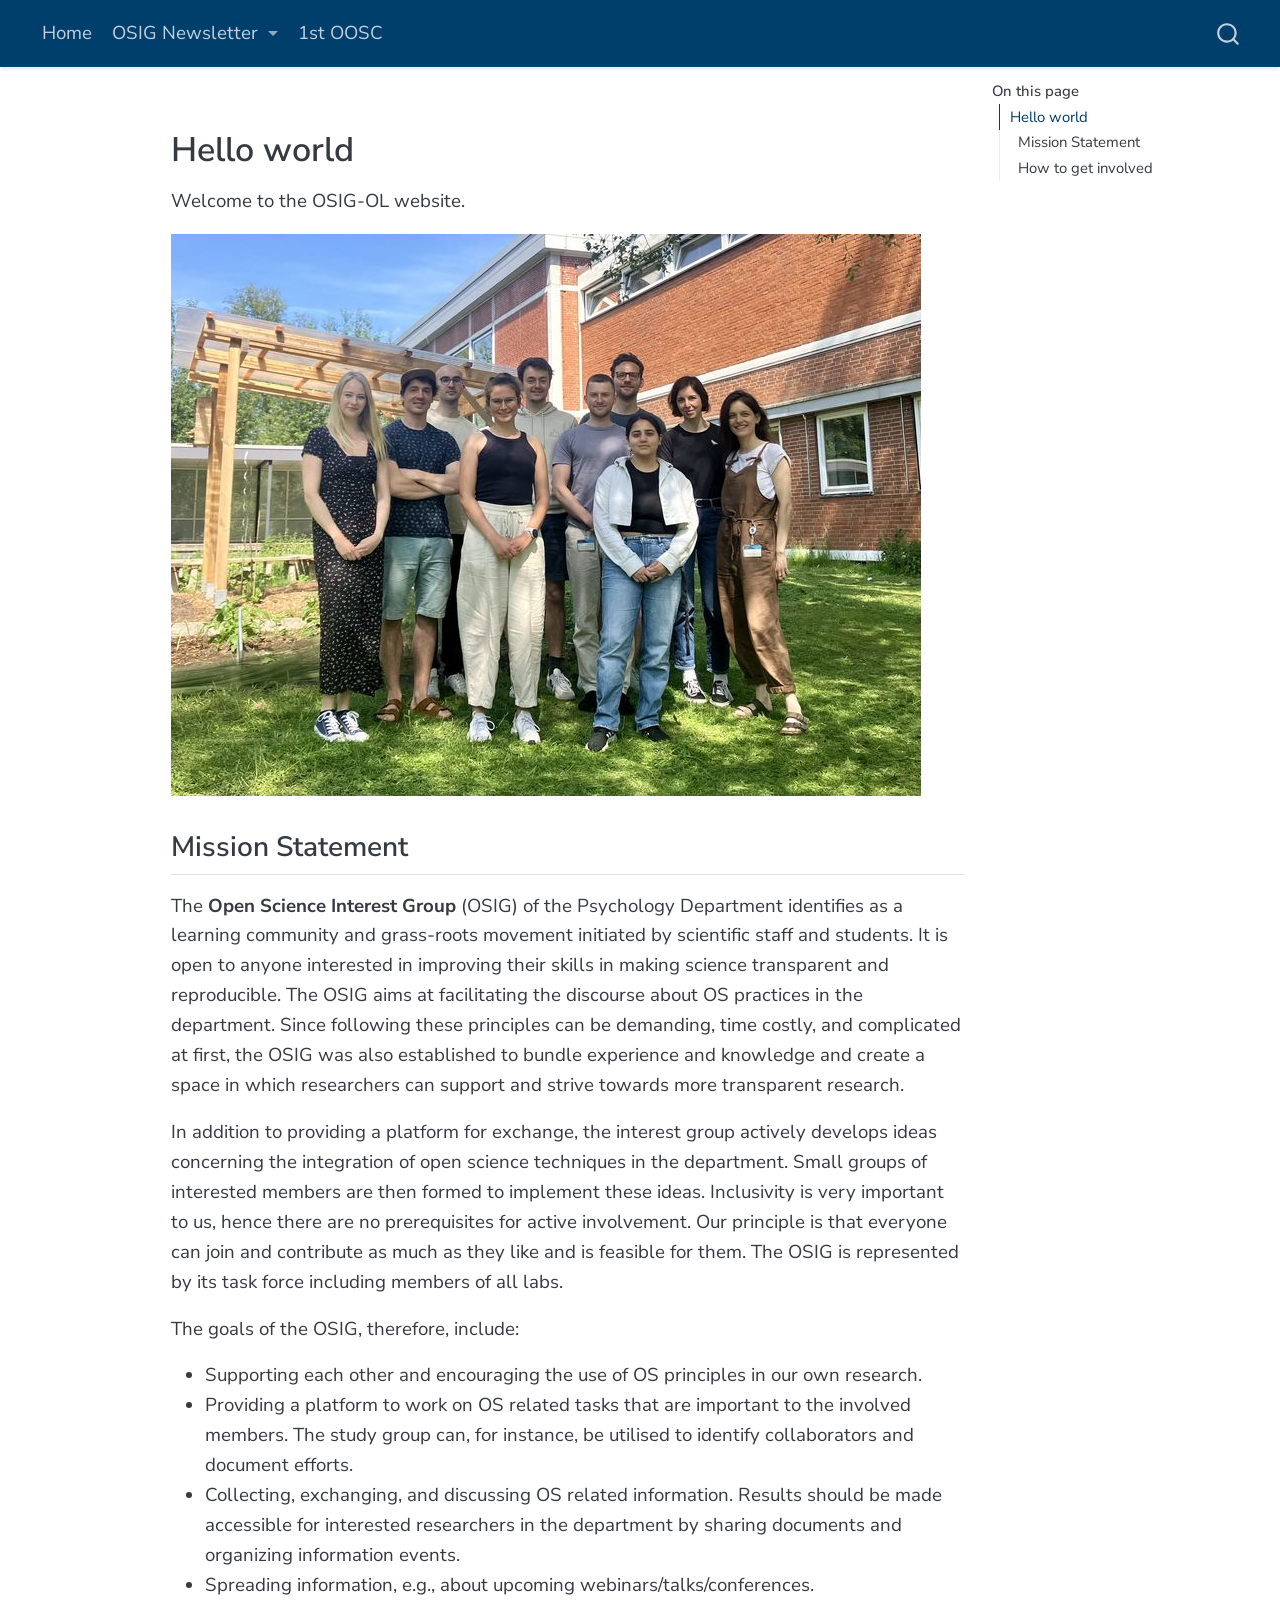
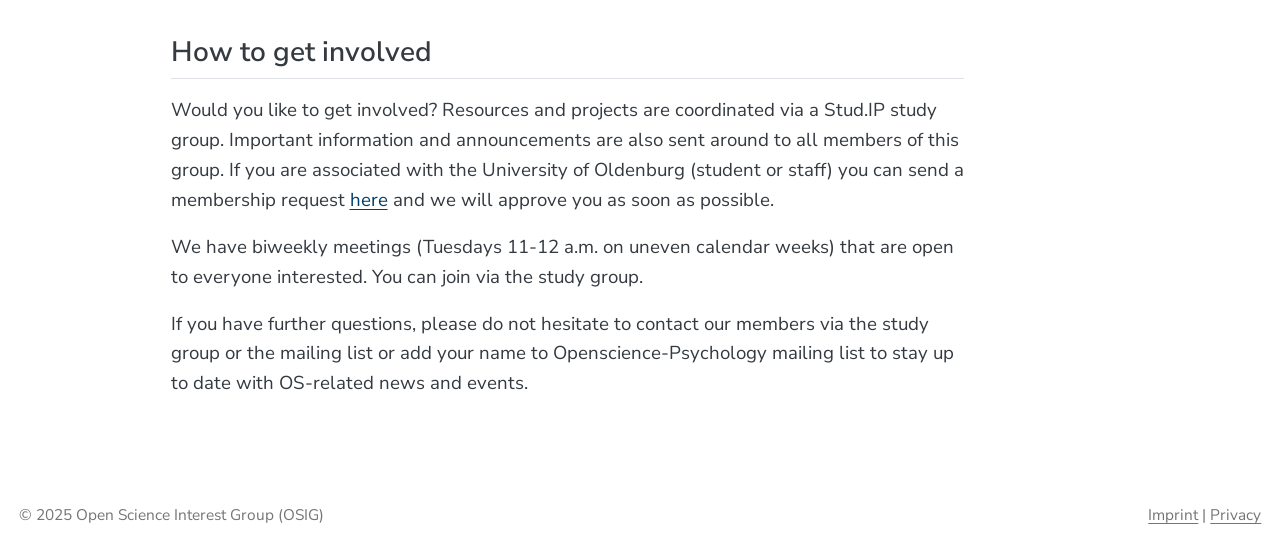
==== commit 0e697aaa: "Built site for gh-pages" ====
--- a/index.html
+++ b/index.html
@@ -2,13 +2,16 @@
 <html xmlns="http://www.w3.org/1999/xhtml" lang="en" xml:lang="en"><head>
 
 <meta charset="utf-8">
-<meta name="generator" content="quarto-1.8.27">
+<meta name="generator" content="quarto-1.9.38">
 
 <meta name="viewport" content="width=device-width, initial-scale=1.0, user-scalable=yes">
 
 
 <title>index</title>
 <style>
+/* Default styles provided by pandoc.
+** See https://pandoc.org/MANUAL.html#variables-for-html for config info.
+*/
 code{white-space: pre-wrap;}
 span.smallcaps{font-variant: small-caps;}
 div.columns{display: flex; gap: min(4vw, 1.5em);}
@@ -32,15 +35,14 @@
 <meta name="quarto:offset" content="./">
 <script src="site_libs/quarto-html/quarto.js" type="module"></script>
 <script src="site_libs/quarto-html/tabsets/tabsets.js" type="module"></script>
-<script src="site_libs/quarto-html/axe/axe-check.js" type="module"></script>
 <script src="site_libs/quarto-html/popper.min.js"></script>
 <script src="site_libs/quarto-html/tippy.umd.min.js"></script>
 <script src="site_libs/quarto-html/anchor.min.js"></script>
 <link href="site_libs/quarto-html/tippy.css" rel="stylesheet">
-<link href="site_libs/quarto-html/quarto-syntax-highlighting-ed96de9b727972fe78a7b5d16c58bf87.css" rel="stylesheet" id="quarto-text-highlighting-styles">
+<link href="site_libs/quarto-html/quarto-syntax-highlighting-15634bcf2e68342d4ad2dfa704d543f6.css" rel="stylesheet" id="quarto-text-highlighting-styles">
 <script src="site_libs/bootstrap/bootstrap.min.js"></script>
 <link href="site_libs/bootstrap/bootstrap-icons.css" rel="stylesheet">
-<link href="site_libs/bootstrap/bootstrap-ff846b248a884c70a0b762439e4b5acc.min.css" rel="stylesheet" append-hash="true" id="quarto-bootstrap" data-mode="light">
+<link href="site_libs/bootstrap/bootstrap-332bf13128f3fe0028f6d67591b227da.min.css" rel="stylesheet" append-hash="true" id="quarto-bootstrap" data-mode="light">
 <script id="quarto-search-options" type="application/json">{
   "location": "navbar",
   "copy-button": false,
--- a/site_libs/quarto-html/quarto-syntax-highlighting-15634bcf2e68342d4ad2dfa704d543f6.css
+++ b/site_libs/quarto-html/quarto-syntax-highlighting-15634bcf2e68342d4ad2dfa704d543f6.css
@@ -0,0 +1,236 @@
+/* quarto syntax highlight colors */
+:root {
+  --quarto-hl-ot-color: #003B4F;
+  --quarto-hl-at-color: #657422;
+  --quarto-hl-ss-color: #20794D;
+  --quarto-hl-an-color: #5E5E5E;
+  --quarto-hl-fu-color: #4758AB;
+  --quarto-hl-st-color: #20794D;
+  --quarto-hl-cf-color: #003B4F;
+  --quarto-hl-op-color: #5E5E5E;
+  --quarto-hl-er-color: #AD0000;
+  --quarto-hl-bn-color: #AD0000;
+  --quarto-hl-al-color: #AD0000;
+  --quarto-hl-va-color: #111111;
+  --quarto-hl-bu-color: inherit;
+  --quarto-hl-ex-color: inherit;
+  --quarto-hl-pp-color: #AD0000;
+  --quarto-hl-in-color: #5E5E5E;
+  --quarto-hl-vs-color: #20794D;
+  --quarto-hl-wa-color: #5E5E5E;
+  --quarto-hl-do-color: #5E5E5E;
+  --quarto-hl-im-color: #00769E;
+  --quarto-hl-ch-color: #20794D;
+  --quarto-hl-dt-color: #AD0000;
+  --quarto-hl-fl-color: #AD0000;
+  --quarto-hl-co-color: #5E5E5E;
+  --quarto-hl-cv-color: #5E5E5E;
+  --quarto-hl-cn-color: #8f5902;
+  --quarto-hl-sc-color: #5E5E5E;
+  --quarto-hl-dv-color: #AD0000;
+  --quarto-hl-kw-color: #003B4F;
+}
+
+/* other quarto variables */
+:root {
+  --quarto-font-monospace: SFMono-Regular, Menlo, Monaco, Consolas, "Liberation Mono", "Courier New", monospace;
+}
+
+/* syntax highlight based on Pandoc's rules */
+pre > code.sourceCode > span {
+  color: #003B4F;
+}
+
+code.sourceCode > span {
+  color: #003B4F;
+}
+
+div.sourceCode,
+div.sourceCode pre.sourceCode {
+  color: #003B4F;
+}
+
+/* Normal */
+code span {
+  color: #003B4F;
+}
+
+/* Alert */
+code span.al {
+  color: #AD0000;
+  font-style: inherit;
+}
+
+/* Annotation */
+code span.an {
+  color: #5E5E5E;
+  font-style: inherit;
+}
+
+/* Attribute */
+code span.at {
+  color: #657422;
+  font-style: inherit;
+}
+
+/* BaseN */
+code span.bn {
+  color: #AD0000;
+  font-style: inherit;
+}
+
+/* BuiltIn */
+code span.bu {
+  font-style: inherit;
+}
+
+/* ControlFlow */
+code span.cf {
+  color: #003B4F;
+  font-weight: bold;
+  font-style: inherit;
+}
+
+/* Char */
+code span.ch {
+  color: #20794D;
+  font-style: inherit;
+}
+
+/* Constant */
+code span.cn {
+  color: #8f5902;
+  font-style: inherit;
+}
+
+/* Comment */
+code span.co {
+  color: #5E5E5E;
+  font-style: inherit;
+}
+
+/* CommentVar */
+code span.cv {
+  color: #5E5E5E;
+  font-style: italic;
+}
+
+/* Documentation */
+code span.do {
+  color: #5E5E5E;
+  font-style: italic;
+}
+
+/* DataType */
+code span.dt {
+  color: #AD0000;
+  font-style: inherit;
+}
+
+/* DecVal */
+code span.dv {
+  color: #AD0000;
+  font-style: inherit;
+}
+
+/* Error */
+code span.er {
+  color: #AD0000;
+  font-style: inherit;
+}
+
+/* Extension */
+code span.ex {
+  font-style: inherit;
+}
+
+/* Float */
+code span.fl {
+  color: #AD0000;
+  font-style: inherit;
+}
+
+/* Function */
+code span.fu {
+  color: #4758AB;
+  font-style: inherit;
+}
+
+/* Import */
+code span.im {
+  color: #00769E;
+  font-style: inherit;
+}
+
+/* Information */
+code span.in {
+  color: #5E5E5E;
+  font-style: inherit;
+}
+
+/* Keyword */
+code span.kw {
+  color: #003B4F;
+  font-weight: bold;
+  font-style: inherit;
+}
+
+/* Operator */
+code span.op {
+  color: #5E5E5E;
+  font-style: inherit;
+}
+
+/* Other */
+code span.ot {
+  color: #003B4F;
+  font-style: inherit;
+}
+
+/* Preprocessor */
+code span.pp {
+  color: #AD0000;
+  font-style: inherit;
+}
+
+/* SpecialChar */
+code span.sc {
+  color: #5E5E5E;
+  font-style: inherit;
+}
+
+/* SpecialString */
+code span.ss {
+  color: #20794D;
+  font-style: inherit;
+}
+
+/* String */
+code span.st {
+  color: #20794D;
+  font-style: inherit;
+}
+
+/* Variable */
+code span.va {
+  color: #111111;
+  font-style: inherit;
+}
+
+/* VerbatimString */
+code span.vs {
+  color: #20794D;
+  font-style: inherit;
+}
+
+/* Warning */
+code span.wa {
+  color: #5E5E5E;
+  font-style: italic;
+}
+
+.prevent-inlining {
+  content: "</";
+}
+
+/*# sourceMappingURL=f23921c56f73e400b49028c9186a1aa0.css.map */
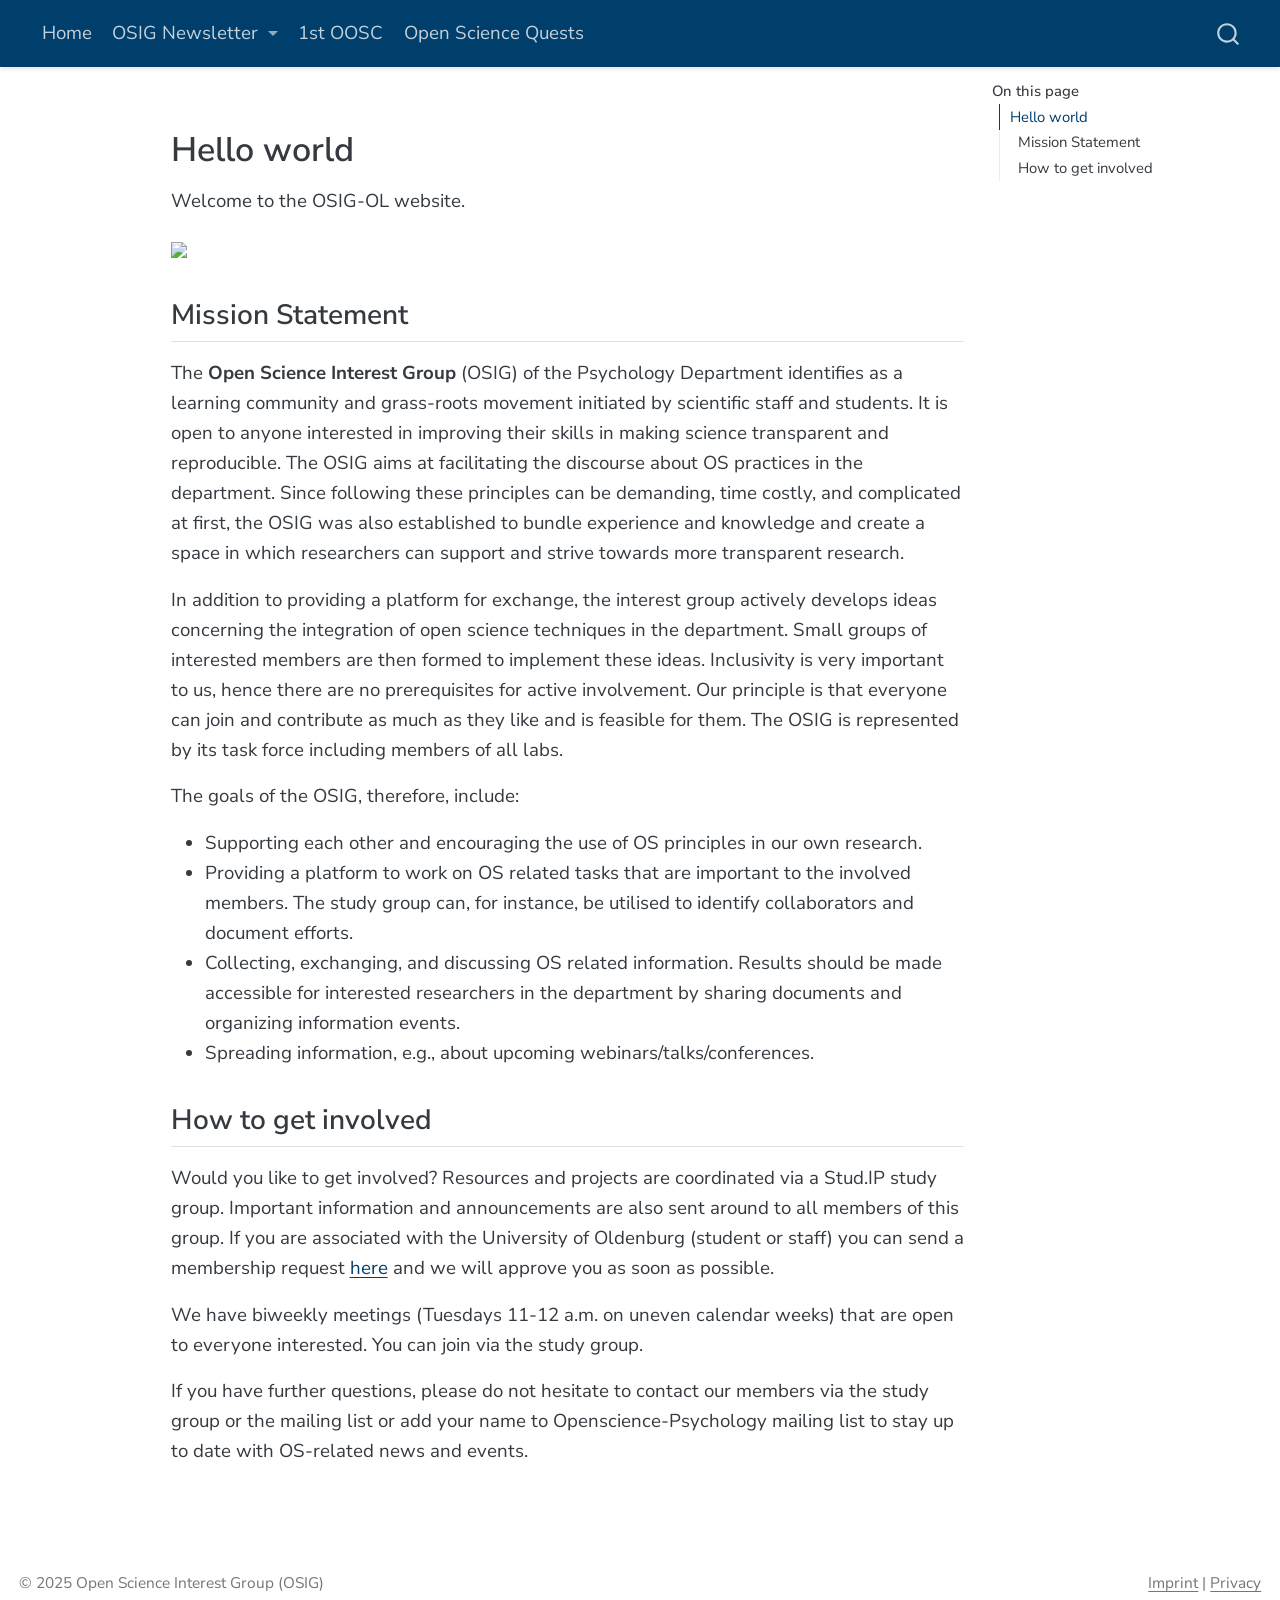
==== commit c118ecd7: "Built site for gh-pages" ====
--- a/index.html
+++ b/index.html
@@ -43,6 +43,9 @@
 <script src="site_libs/bootstrap/bootstrap.min.js"></script>
 <link href="site_libs/bootstrap/bootstrap-icons.css" rel="stylesheet">
 <link href="site_libs/bootstrap/bootstrap-332bf13128f3fe0028f6d67591b227da.min.css" rel="stylesheet" append-hash="true" id="quarto-bootstrap" data-mode="light">
+<script src="site_libs/quarto-contrib/glightbox/glightbox.min.js"></script>
+<link href="site_libs/quarto-contrib/glightbox/glightbox.min.css" rel="stylesheet">
+<link href="site_libs/quarto-contrib/glightbox/lightbox.css" rel="stylesheet">
 <script id="quarto-search-options" type="application/json">{
   "location": "navbar",
   "copy-button": false,
@@ -119,6 +122,10 @@
     <a class="nav-link" href="./oosc.html"> 
 <span class="menu-text">1st OOSC</span></a>
   </li>  
+  <li class="nav-item">
+    <a class="nav-link" href="./open_science_quests.html"> 
+<span class="menu-text">Open Science Quests</span></a>
+  </li>  
 </ul>
           </div> <!-- /navcollapse -->
             <div class="quarto-navbar-tools">
@@ -152,7 +159,7 @@
 <section id="hello-world" class="level1">
 <h1>Hello world</h1>
 <p>Welcome to the OSIG-OL website.</p>
-<p><img src="pics/team.jpeg" class="img-fluid"></p>
+<p><a href="pics/team.jpg" class="lightbox" data-gallery="quarto-lightbox-gallery-1"><img src="pics/team.jpg" class="img-fluid"></a></p>
 <section id="mission-statement" class="level2">
 <h2 class="anchored" data-anchor-id="mission-statement">Mission Statement</h2>
 <p>The <strong>Open Science Interest Group</strong> (OSIG) of the Psychology Department identifies as a learning community and grass-roots movement initiated by scientific staff and students. It is open to anyone interested in improving their skills in making science transparent and reproducible. The OSIG aims at facilitating the discourse about OS practices in the department. Since following these principles can be demanding, time costly, and complicated at first, the OSIG was also established to bundle experience and knowledge and create a space in which researchers can support and strive towards more transparent research.</p>
@@ -595,6 +602,38 @@
 </div>
   </div>
 </footer>
+<script>var lightboxQuarto = GLightbox({"closeEffect":"zoom","descPosition":"bottom","loop":false,"openEffect":"zoom","selector":".lightbox"});
+(function() {
+  let previousOnload = window.onload;
+  window.onload = () => {
+    if (previousOnload) {
+      previousOnload();
+    }
+    lightboxQuarto.on('slide_before_load', (data) => {
+      const { slideIndex, slideNode, slideConfig, player, trigger } = data;
+      const href = trigger.getAttribute('href');
+      if (href !== null) {
+        const imgEl = window.document.querySelector(`a[href="${href}"] img`);
+        if (imgEl !== null) {
+          const srcAttr = imgEl.getAttribute("src");
+          if (srcAttr && srcAttr.startsWith("data:")) {
+            slideConfig.href = srcAttr;
+          }
+        }
+      } 
+    });
+  
+    lightboxQuarto.on('slide_after_load', (data) => {
+      const { slideIndex, slideNode, slideConfig, player, trigger } = data;
+      if (window.Quarto?.typesetMath) {
+        window.Quarto.typesetMath(slideNode);
+      }
+    });
+  
+  };
+  
+})();
+          </script>
 
 
 
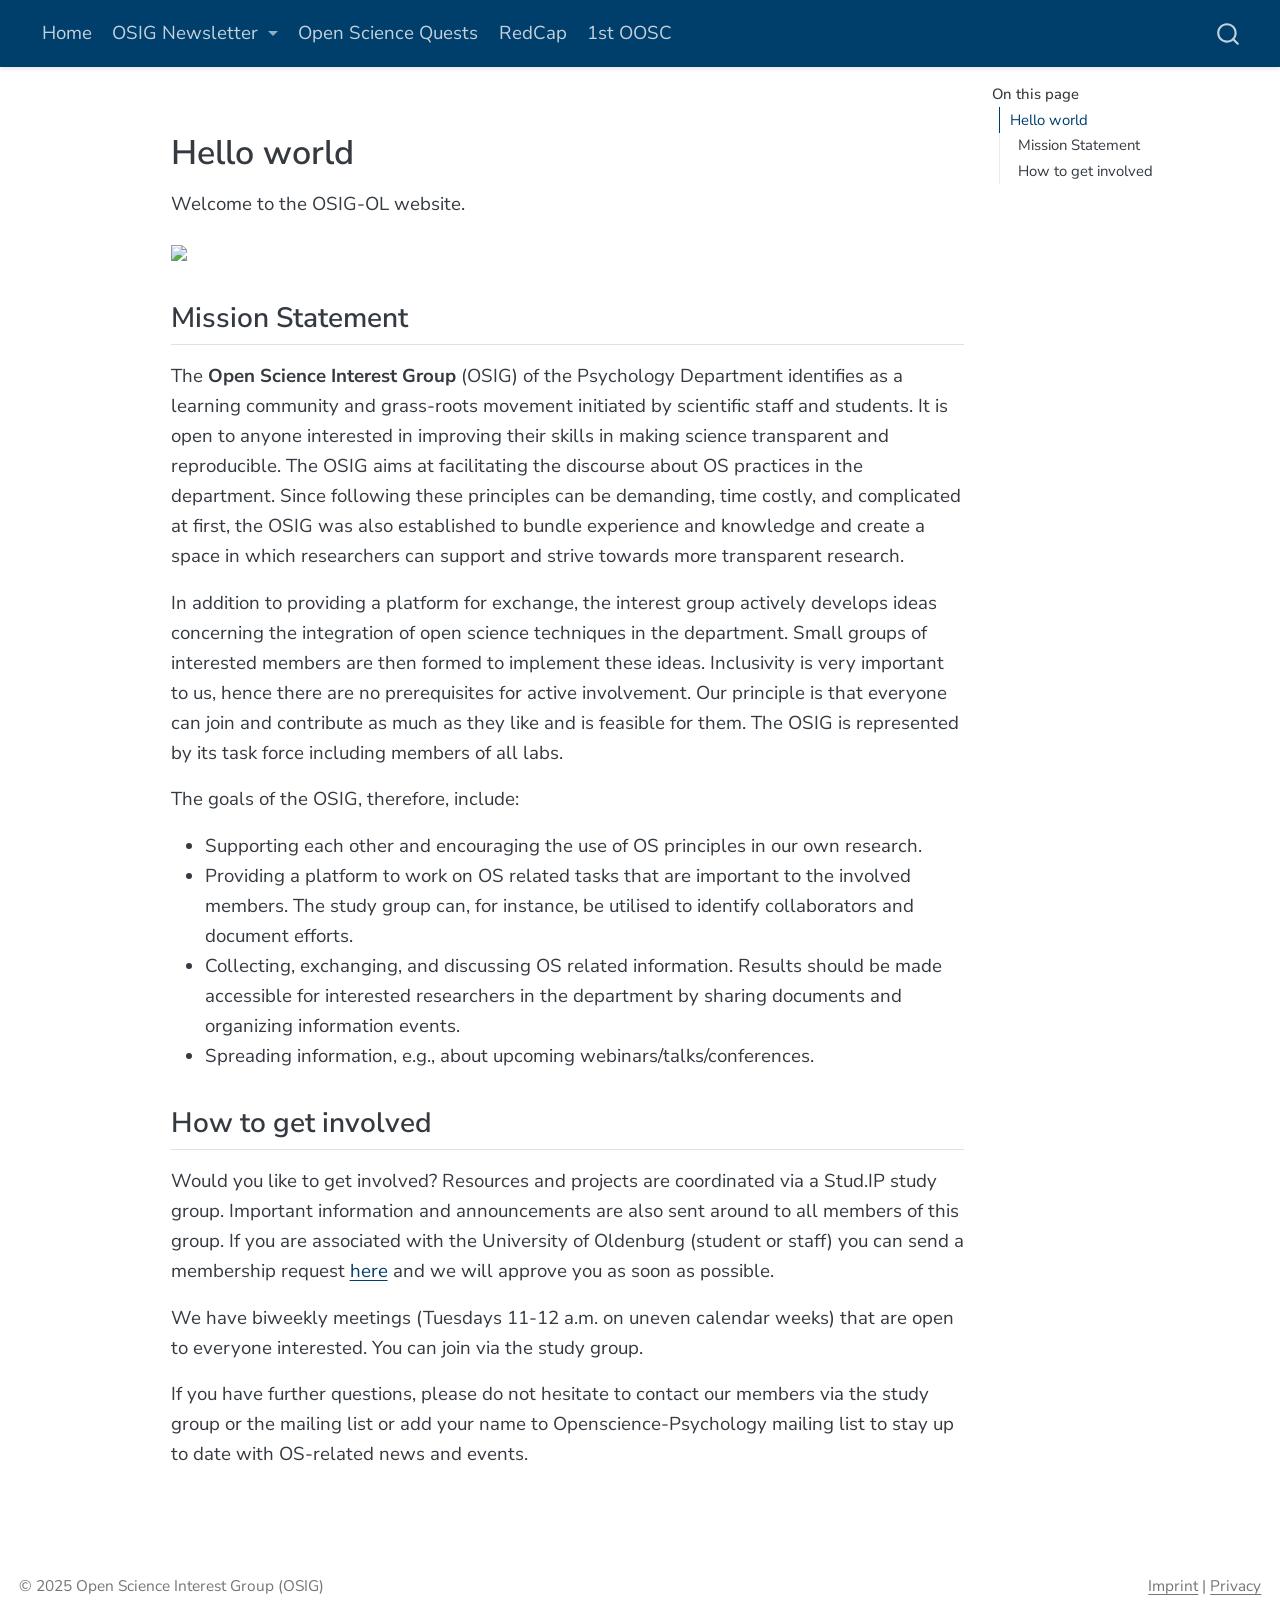
==== commit 5ffabe24: "Built site for gh-pages" ====
--- a/index.html
+++ b/index.html
@@ -2,7 +2,7 @@
 <html xmlns="http://www.w3.org/1999/xhtml" lang="en" xml:lang="en"><head>
 
 <meta charset="utf-8">
-<meta name="generator" content="quarto-1.9.38">
+<meta name="generator" content="quarto-1.10.20">
 
 <meta name="viewport" content="width=device-width, initial-scale=1.0, user-scalable=yes">
 
@@ -12,10 +12,13 @@
 /* Default styles provided by pandoc.
 ** See https://pandoc.org/MANUAL.html#variables-for-html for config info.
 */
-code{white-space: pre-wrap;}
 span.smallcaps{font-variant: small-caps;}
-div.columns{display: flex; gap: min(4vw, 1.5em);}
-div.column{flex: auto; overflow-x: auto;}
+div.columns{display: flex; gap: 1.5em;}
+div.column{flex: auto;}
+@media screen {
+div.columns{gap: min(4vw, 1.5em);}
+div.column{overflow-x: auto;}
+}
 div.hanging-indent{margin-left: 1.5em; text-indent: -1.5em;}
 ul.task-list{list-style: none;}
 ul.task-list li input[type="checkbox"] {
@@ -39,10 +42,10 @@
 <script src="site_libs/quarto-html/tippy.umd.min.js"></script>
 <script src="site_libs/quarto-html/anchor.min.js"></script>
 <link href="site_libs/quarto-html/tippy.css" rel="stylesheet">
-<link href="site_libs/quarto-html/quarto-syntax-highlighting-15634bcf2e68342d4ad2dfa704d543f6.css" rel="stylesheet" id="quarto-text-highlighting-styles">
+<link href="site_libs/quarto-html/quarto-syntax-highlighting-17888a1159294d3eb470f19f6f52f5a5.css" rel="stylesheet" id="quarto-text-highlighting-styles">
 <script src="site_libs/bootstrap/bootstrap.min.js"></script>
 <link href="site_libs/bootstrap/bootstrap-icons.css" rel="stylesheet">
-<link href="site_libs/bootstrap/bootstrap-332bf13128f3fe0028f6d67591b227da.min.css" rel="stylesheet" append-hash="true" id="quarto-bootstrap" data-mode="light">
+<link href="site_libs/bootstrap/bootstrap-ff82ede3d950bd961ef665d030785345.min.css" rel="stylesheet" append-hash="true" id="quarto-bootstrap" data-mode="light">
 <script src="site_libs/quarto-contrib/glightbox/glightbox.min.js"></script>
 <link href="site_libs/quarto-contrib/glightbox/glightbox.min.css" rel="stylesheet">
 <link href="site_libs/quarto-contrib/glightbox/lightbox.css" rel="stylesheet">
@@ -113,18 +116,26 @@
  <span class="dropdown-text">Newsletter 13th Issue: February 2026</span></a>
   </li>  
         <li>
+    <a class="dropdown-item" href="./Newsletter/NL_June_2026.html">
+ <span class="dropdown-text">Newsletter 14th Issue: June 2026</span></a>
+  </li>  
+        <li>
     <a class="dropdown-item" href="https://uol.de/psychologie/open-science/osig">
  <span class="dropdown-text">Previous Newsletters</span></a>
   </li>  
     </ul>
   </li>
   <li class="nav-item">
+    <a class="nav-link" href="./open_science_quests.html"> 
+<span class="menu-text">Open Science Quests</span></a>
+  </li>  
+  <li class="nav-item">
+    <a class="nav-link" href="./redcap.html"> 
+<span class="menu-text">RedCap</span></a>
+  </li>  
+  <li class="nav-item">
     <a class="nav-link" href="./oosc.html"> 
 <span class="menu-text">1st OOSC</span></a>
-  </li>  
-  <li class="nav-item">
-    <a class="nav-link" href="./open_science_quests.html"> 
-<span class="menu-text">Open Science Quests</span></a>
   </li>  
 </ul>
           </div> <!-- /navcollapse -->
--- a/site_libs/quarto-html/quarto-syntax-highlighting-17888a1159294d3eb470f19f6f52f5a5.css
+++ b/site_libs/quarto-html/quarto-syntax-highlighting-17888a1159294d3eb470f19f6f52f5a5.css
@@ -0,0 +1,236 @@
+/* quarto syntax highlight colors */
+:root {
+  --quarto-hl-ot-color: #003B4F;
+  --quarto-hl-at-color: #657422;
+  --quarto-hl-ss-color: #20794D;
+  --quarto-hl-an-color: #5E5E5E;
+  --quarto-hl-fu-color: #4758AB;
+  --quarto-hl-st-color: #20794D;
+  --quarto-hl-cf-color: #003B4F;
+  --quarto-hl-op-color: #5E5E5E;
+  --quarto-hl-er-color: #AD0000;
+  --quarto-hl-bn-color: #AD0000;
+  --quarto-hl-al-color: #AD0000;
+  --quarto-hl-va-color: #111111;
+  --quarto-hl-bu-color: inherit;
+  --quarto-hl-ex-color: inherit;
+  --quarto-hl-pp-color: #AD0000;
+  --quarto-hl-in-color: #5E5E5E;
+  --quarto-hl-vs-color: #20794D;
+  --quarto-hl-wa-color: #5E5E5E;
+  --quarto-hl-do-color: #5E5E5E;
+  --quarto-hl-im-color: #00769E;
+  --quarto-hl-ch-color: #20794D;
+  --quarto-hl-dt-color: #AD0000;
+  --quarto-hl-fl-color: #AD0000;
+  --quarto-hl-co-color: #5E5E5E;
+  --quarto-hl-cv-color: #5E5E5E;
+  --quarto-hl-cn-color: #8f5902;
+  --quarto-hl-sc-color: #5E5E5E;
+  --quarto-hl-dv-color: #AD0000;
+  --quarto-hl-kw-color: #003B4F;
+}
+
+/* other quarto variables */
+:root {
+  --quarto-font-monospace: SFMono-Regular, Menlo, Monaco, Consolas, "Liberation Mono", "Courier New", monospace;
+}
+
+/* syntax highlight based on Pandoc's rules */
+pre > code.sourceCode > span {
+  color: #003B4F;
+}
+
+code.sourceCode > span {
+  color: #003B4F;
+}
+
+div.sourceCode,
+div.sourceCode pre.sourceCode {
+  color: #003B4F;
+}
+
+/* Normal */
+code span {
+  color: #003B4F;
+}
+
+/* Alert */
+code span.al {
+  color: #AD0000;
+  font-style: inherit;
+}
+
+/* Annotation */
+code span.an {
+  color: #5E5E5E;
+  font-style: inherit;
+}
+
+/* Attribute */
+code span.at {
+  color: #657422;
+  font-style: inherit;
+}
+
+/* BaseN */
+code span.bn {
+  color: #AD0000;
+  font-style: inherit;
+}
+
+/* BuiltIn */
+code span.bu {
+  font-style: inherit;
+}
+
+/* ControlFlow */
+code span.cf {
+  color: #003B4F;
+  font-weight: bold;
+  font-style: inherit;
+}
+
+/* Char */
+code span.ch {
+  color: #20794D;
+  font-style: inherit;
+}
+
+/* Constant */
+code span.cn {
+  color: #8f5902;
+  font-style: inherit;
+}
+
+/* Comment */
+code span.co {
+  color: #5E5E5E;
+  font-style: inherit;
+}
+
+/* CommentVar */
+code span.cv {
+  color: #5E5E5E;
+  font-style: italic;
+}
+
+/* Documentation */
+code span.do {
+  color: #5E5E5E;
+  font-style: italic;
+}
+
+/* DataType */
+code span.dt {
+  color: #AD0000;
+  font-style: inherit;
+}
+
+/* DecVal */
+code span.dv {
+  color: #AD0000;
+  font-style: inherit;
+}
+
+/* Error */
+code span.er {
+  color: #AD0000;
+  font-style: inherit;
+}
+
+/* Extension */
+code span.ex {
+  font-style: inherit;
+}
+
+/* Float */
+code span.fl {
+  color: #AD0000;
+  font-style: inherit;
+}
+
+/* Function */
+code span.fu {
+  color: #4758AB;
+  font-style: inherit;
+}
+
+/* Import */
+code span.im {
+  color: #00769E;
+  font-style: inherit;
+}
+
+/* Information */
+code span.in {
+  color: #5E5E5E;
+  font-style: inherit;
+}
+
+/* Keyword */
+code span.kw {
+  color: #003B4F;
+  font-weight: bold;
+  font-style: inherit;
+}
+
+/* Operator */
+code span.op {
+  color: #5E5E5E;
+  font-style: inherit;
+}
+
+/* Other */
+code span.ot {
+  color: #003B4F;
+  font-style: inherit;
+}
+
+/* Preprocessor */
+code span.pp {
+  color: #AD0000;
+  font-style: inherit;
+}
+
+/* SpecialChar */
+code span.sc {
+  color: #5E5E5E;
+  font-style: inherit;
+}
+
+/* SpecialString */
+code span.ss {
+  color: #20794D;
+  font-style: inherit;
+}
+
+/* String */
+code span.st {
+  color: #20794D;
+  font-style: inherit;
+}
+
+/* Variable */
+code span.va {
+  color: #111111;
+  font-style: inherit;
+}
+
+/* VerbatimString */
+code span.vs {
+  color: #20794D;
+  font-style: inherit;
+}
+
+/* Warning */
+code span.wa {
+  color: #5E5E5E;
+  font-style: italic;
+}
+
+.prevent-inlining {
+  content: "</";
+}
+
+/*# sourceMappingURL=fadfc755eec066e9e3d699cf819c3e33.css.map */
